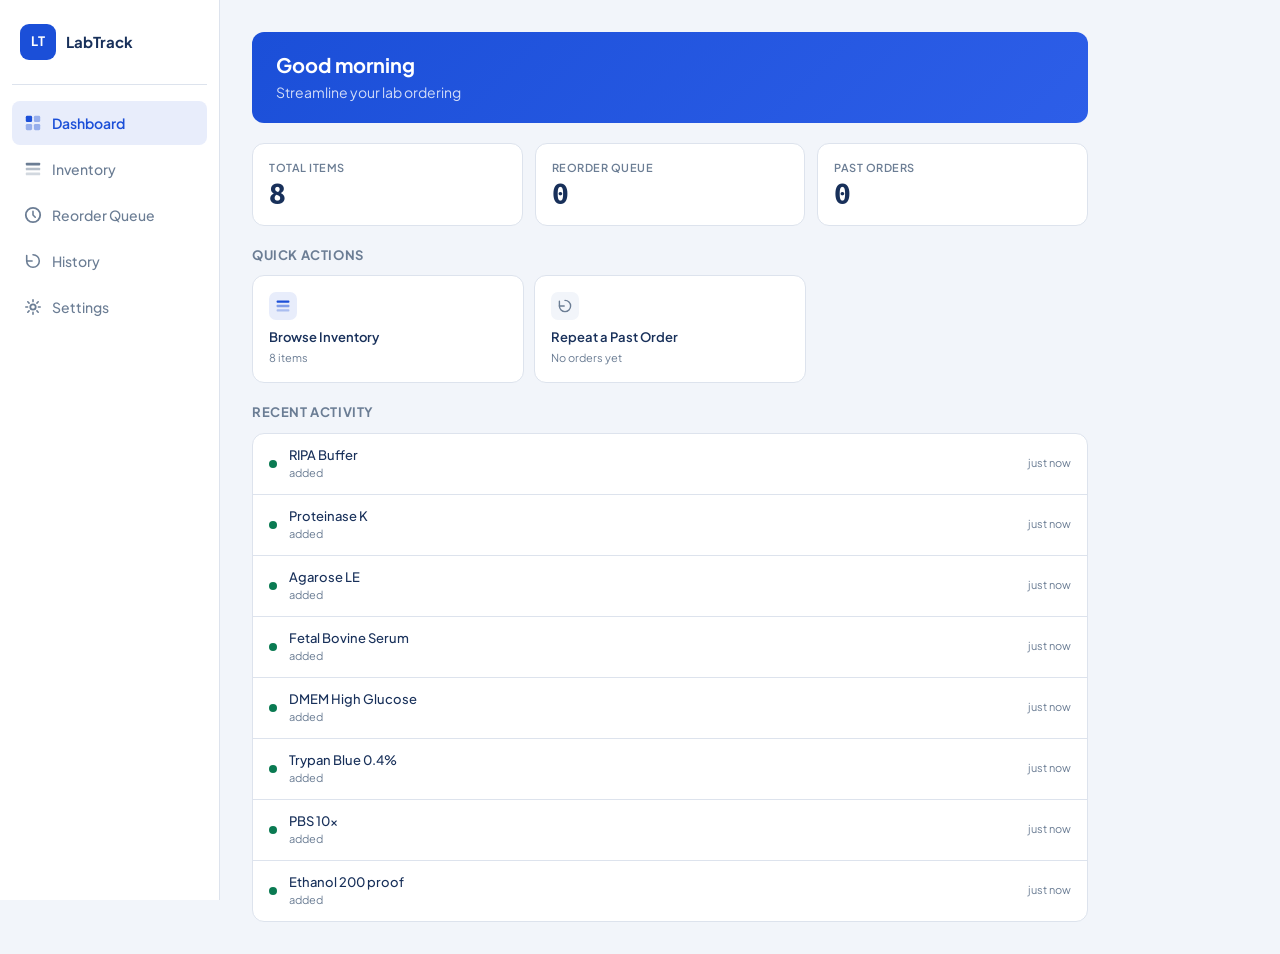
==== index.html @ 0cb7ce31 "Initial release" ====
<!DOCTYPE html>
<html lang="en">
  <head>
    <meta charset="UTF-8" />
    <meta name="viewport" content="width=device-width, initial-scale=1.0, viewport-fit=cover" />
    <title>LabTrack</title>
    <link rel="preconnect" href="https://fonts.googleapis.com" />
    <link rel="preconnect" href="https://fonts.gstatic.com" crossorigin />
    <link
      href="https://fonts.googleapis.com/css2?family=Plus+Jakarta+Sans:wght@400;500;600;700&family=Fira+Mono:wght@400;500&display=swap"
      rel="stylesheet"
    />
    <link rel="stylesheet" href="style.css" />
  </head>
  <body>

    <!-- ── Mobile top bar ───────────────────────────────────── -->
    <header class="topbar" id="topbar">
      <div class="topbar-brand">
        <span class="topbar-logo">LT</span>
        <span class="topbar-name" id="topbar-lab-name">LabTrack</span>
      </div>
      <button class="alert-badge" id="alert-badge" aria-label="Items needing reorder" hidden>
        <span class="alert-dot"></span>
        <span class="alert-count" id="alert-count">0</span>
      </button>
    </header>

    <!-- ── Desktop sidebar ──────────────────────────────────── -->
    <nav class="sidebar" id="sidebar" aria-label="Main navigation">
      <div class="sidebar-brand">
        <span class="sidebar-logo">LT</span>
        <div class="sidebar-brand-text">
          <span class="sidebar-title">LabTrack</span>
          <span class="sidebar-subtitle" id="sidebar-lab-name"></span>
        </div>
      </div>

      <ul class="sidebar-nav" id="sidebar-nav">
        <div class="sidebar-pill" id="sidebar-pill"></div>
        <li class="sidebar-item">
          <button class="sidebar-btn" data-page="dashboard">
            <svg class="nav-icon" viewBox="0 0 20 20" fill="none" aria-hidden="true">
              <rect x="2" y="2" width="7" height="7" rx="1.5" fill="currentColor"/>
              <rect x="11" y="2" width="7" height="7" rx="1.5" fill="currentColor" opacity=".4"/>
              <rect x="2" y="11" width="7" height="7" rx="1.5" fill="currentColor" opacity=".4"/>
              <rect x="11" y="11" width="7" height="7" rx="1.5" fill="currentColor" opacity=".4"/>
            </svg>
            Dashboard
          </button>
        </li>
        <li class="sidebar-item">
          <button class="sidebar-btn" data-page="inventory">
            <svg class="nav-icon" viewBox="0 0 20 20" fill="none" aria-hidden="true">
              <rect x="2" y="3" width="16" height="3" rx="1" fill="currentColor"/>
              <rect x="2" y="8.5" width="16" height="3" rx="1" fill="currentColor" opacity=".5"/>
              <rect x="2" y="14" width="16" height="3" rx="1" fill="currentColor" opacity=".3"/>
            </svg>
            Inventory
          </button>
        </li>
        <li class="sidebar-item">
          <button class="sidebar-btn" data-page="reorder">
            <svg class="nav-icon" viewBox="0 0 20 20" fill="none" aria-hidden="true">
              <circle cx="10" cy="10" r="8" stroke="currentColor" stroke-width="2"/>
              <path d="M10 6v4l2.5 2.5" stroke="currentColor" stroke-width="1.75" stroke-linecap="round"/>
            </svg>
            Reorder Queue
            <span class="sidebar-badge" id="sidebar-badge" hidden>0</span>
          </button>
        </li>
        <li class="sidebar-item">
          <button class="sidebar-btn" data-page="history">
            <svg class="nav-icon" viewBox="0 0 20 20" fill="none" aria-hidden="true">
              <path d="M3 10a7 7 0 1 0 7-7" stroke="currentColor" stroke-width="1.75" stroke-linecap="round"/>
              <path d="M3 4v6h6" stroke="currentColor" stroke-width="1.75" stroke-linecap="round" stroke-linejoin="round"/>
            </svg>
            History
          </button>
        </li>
        <li class="sidebar-item">
          <button class="sidebar-btn" data-page="settings">
            <svg class="nav-icon" viewBox="0 0 20 20" fill="none" aria-hidden="true">
              <circle cx="10" cy="10" r="3" stroke="currentColor" stroke-width="2"/>
              <path d="M10 2v2M10 16v2M2 10h2M16 10h2M4.22 4.22l1.42 1.42M14.36 14.36l1.42 1.42M4.22 15.78l1.42-1.42M14.36 5.64l1.42-1.42" stroke="currentColor" stroke-width="1.75" stroke-linecap="round"/>
            </svg>
            Settings
          </button>
        </li>
      </ul>
    </nav>

    <!-- ── Main content area ────────────────────────────────── -->
    <main class="main" id="main">
      <!-- Pages are rendered here by app.js -->
    </main>

    <!-- ── Mobile bottom tab bar ────────────────────────────── -->
    <nav class="tabbar" id="tabbar" aria-label="Tab navigation">
      <button class="tab-btn" data-page="dashboard" aria-label="Dashboard">
        <svg class="tab-icon" viewBox="0 0 20 20" fill="none" aria-hidden="true">
          <rect x="2" y="2" width="7" height="7" rx="1.5" fill="currentColor"/>
          <rect x="11" y="2" width="7" height="7" rx="1.5" fill="currentColor" opacity=".4"/>
          <rect x="2" y="11" width="7" height="7" rx="1.5" fill="currentColor" opacity=".4"/>
          <rect x="11" y="11" width="7" height="7" rx="1.5" fill="currentColor" opacity=".4"/>
        </svg>
        <span>Home</span>
      </button>
      <button class="tab-btn" data-page="inventory" aria-label="Inventory">
        <svg class="tab-icon" viewBox="0 0 20 20" fill="none" aria-hidden="true">
          <rect x="2" y="3" width="16" height="3" rx="1" fill="currentColor"/>
          <rect x="2" y="8.5" width="16" height="3" rx="1" fill="currentColor" opacity=".5"/>
          <rect x="2" y="14" width="16" height="3" rx="1" fill="currentColor" opacity=".3"/>
        </svg>
        <span>Inventory</span>
      </button>
      <button class="tab-btn" data-page="reorder" aria-label="Reorder Queue">
        <div class="tab-icon-wrap">
          <svg class="tab-icon" viewBox="0 0 20 20" fill="none" aria-hidden="true">
            <circle cx="10" cy="10" r="8" stroke="currentColor" stroke-width="2"/>
            <path d="M10 6v4l2.5 2.5" stroke="currentColor" stroke-width="1.75" stroke-linecap="round"/>
          </svg>
          <span class="tab-badge" id="tab-badge" hidden>0</span>
        </div>
        <span>Reorder</span>
      </button>
      <button class="tab-btn" data-page="history" aria-label="Order History">
        <svg class="tab-icon" viewBox="0 0 20 20" fill="none" aria-hidden="true">
          <path d="M3 10a7 7 0 1 0 7-7" stroke="currentColor" stroke-width="1.75" stroke-linecap="round"/>
          <path d="M3 4v6h6" stroke="currentColor" stroke-width="1.75" stroke-linecap="round" stroke-linejoin="round"/>
        </svg>
        <span>History</span>
      </button>
      <button class="tab-btn" data-page="settings" aria-label="Settings">
        <svg class="tab-icon" viewBox="0 0 20 20" fill="none" aria-hidden="true">
          <circle cx="10" cy="10" r="3" stroke="currentColor" stroke-width="2"/>
          <path d="M10 2v2M10 16v2M2 10h2M16 10h2M4.22 4.22l1.42 1.42M14.36 14.36l1.42 1.42M4.22 15.78l1.42-1.42M14.36 5.64l1.42-1.42" stroke="currentColor" stroke-width="1.75" stroke-linecap="round"/>
        </svg>
        <span>Settings</span>
      </button>
    </nav>

    <!-- ── Modal backdrop ────────────────────────────────────── -->
    <div class="modal-backdrop" id="modal-backdrop" hidden></div>

    <!-- ── Toast container ───────────────────────────────────── -->
    <div class="toast-container" id="toast-container" aria-live="polite"></div>

    <script src="storage.js"></script>
    <script src="email.js"></script>
    <script src="app.js"></script>
  </body>
</html>
---- style.css ----
/* ── Design tokens ─────────────────────────────────────────────────────── */

:root {
  --white:        #ffffff;
  --surface:      #f2f5fa;
  --blue:         #1b4fd8;
  --blue-light:   #e8edfb;
  --blue-mid:     #c3d0f5;
  --navy:         #18305a;
  --muted:        #6b7d94;
  --red:          #d63030;
  --red-light:    #fdeaea;
  --amber:        #c97b10;
  --amber-light:  #fef3e2;
  --green:        #0a7a52;
  --green-light:  #e6f4ef;
  --border:       #dde3ed;

  --radius-card:  12px;
  --radius-input: 8px;

  --font-ui:   "Plus Jakarta Sans", system-ui, sans-serif;
  --font-mono: "Fira Mono", ui-monospace, monospace;

  --sidebar-w: 220px;
  --topbar-h:  56px;
  --tabbar-h:  64px;
}

/* ── Reset ─────────────────────────────────────────────────────────────── */

*, *::before, *::after {
  box-sizing: border-box;
  margin: 0;
  padding: 0;
}

html {
  -webkit-text-size-adjust: 100%;
  scroll-behavior: smooth;
}

body {
  font-family: var(--font-ui);
  background: var(--surface);
  color: var(--navy);
  line-height: 1.5;
  min-height: 100dvh;
  overflow-x: hidden;
}

button {
  font-family: inherit;
  cursor: pointer;
  border: none;
  background: none;
}

input, select, textarea {
  font-family: inherit;
  font-size: 16px; /* prevents iOS zoom on focus */
}

ul {
  list-style: none;
}

svg {
  display: block;
  flex-shrink: 0;
}

/* ── Typography helpers ─────────────────────────────────────────────────── */

.mono {
  font-family: var(--font-mono);
}

.text-muted  { color: var(--muted); }
.text-navy   { color: var(--navy); }
.text-red    { color: var(--red); }
.text-amber  { color: var(--amber); }
.text-green  { color: var(--green); }
.text-blue   { color: var(--blue); }

/* ── Mobile layout: top bar ────────────────────────────────────────────── */

.topbar {
  position: fixed;
  top: 0;
  left: 0;
  right: 0;
  height: var(--topbar-h);
  background: var(--white);
  border-bottom: 1px solid var(--border);
  display: flex;
  align-items: center;
  justify-content: space-between;
  padding: 0 16px;
  padding-top: env(safe-area-inset-top);
  z-index: 100;
}

.topbar-brand {
  display: flex;
  align-items: center;
  gap: 10px;
}

.topbar-logo {
  width: 32px;
  height: 32px;
  background: var(--blue);
  color: var(--white);
  border-radius: 8px;
  display: flex;
  align-items: center;
  justify-content: center;
  font-size: 12px;
  font-weight: 700;
  letter-spacing: 0.5px;
  flex-shrink: 0;
}

.topbar-name {
  font-size: 16px;
  font-weight: 700;
  color: var(--navy);
}

.alert-badge {
  display: flex;
  align-items: center;
  gap: 5px;
  background: var(--red-light);
  color: var(--red);
  border-radius: 20px;
  padding: 4px 10px 4px 8px;
  font-size: 13px;
  font-weight: 600;
  cursor: pointer;
}

.alert-dot {
  width: 7px;
  height: 7px;
  border-radius: 50%;
  background: var(--red);
  flex-shrink: 0;
}

/* ── Desktop layout: sidebar ───────────────────────────────────────────── */

.sidebar {
  display: none;
  position: fixed;
  top: 0;
  left: 0;
  bottom: 0;
  width: var(--sidebar-w);
  background: var(--white);
  border-right: 1px solid var(--border);
  flex-direction: column;
  padding: 24px 12px;
  padding-top: max(24px, env(safe-area-inset-top));
  z-index: 100;
  overflow-y: auto;
}

.sidebar-brand {
  display: flex;
  align-items: center;
  gap: 10px;
  padding: 0 8px 24px;
  border-bottom: 1px solid var(--border);
  margin-bottom: 16px;
}

.sidebar-logo {
  width: 36px;
  height: 36px;
  background: var(--blue);
  color: var(--white);
  border-radius: 9px;
  display: flex;
  align-items: center;
  justify-content: center;
  font-size: 13px;
  font-weight: 700;
  letter-spacing: 0.5px;
  flex-shrink: 0;
}

.sidebar-brand-text {
  display: flex;
  flex-direction: column;
}

.sidebar-title {
  font-size: 15px;
  font-weight: 700;
  color: var(--navy);
  line-height: 1.2;
}

.sidebar-subtitle {
  font-size: 11px;
  color: var(--muted);
  line-height: 1.3;
  margin-top: 1px;
  white-space: nowrap;
  overflow: hidden;
  text-overflow: ellipsis;
  max-width: 130px;
}

.sidebar-nav {
  position: relative;
  display: flex;
  flex-direction: column;
  gap: 2px;
}

.sidebar-pill {
  position: absolute;
  left: 0;
  width: 100%;
  background: var(--blue-light);
  border-radius: var(--radius-input);
  pointer-events: none;
  transition: top 0.22s cubic-bezier(0.4, 0, 0.2, 1),
              height 0.22s cubic-bezier(0.4, 0, 0.2, 1);
  z-index: 0;
}

.sidebar-item {
  position: relative;
  z-index: 1;
}

.sidebar-btn {
  width: 100%;
  display: flex;
  align-items: center;
  gap: 10px;
  padding: 10px 12px;
  min-height: 44px;
  border-radius: var(--radius-input);
  font-size: 14px;
  font-weight: 500;
  color: var(--muted);
  text-align: left;
  transition: color 0.15s;
  position: relative;
}

.sidebar-btn.active {
  color: var(--blue);
  font-weight: 600;
}

.sidebar-btn:hover:not(.active) {
  color: var(--navy);
}

.nav-icon {
  width: 18px;
  height: 18px;
  flex-shrink: 0;
}

.sidebar-badge {
  margin-left: auto;
  background: var(--red);
  color: var(--white);
  border-radius: 10px;
  padding: 1px 7px;
  font-size: 11px;
  font-weight: 700;
}

/* ── Main content ──────────────────────────────────────────────────────── */

.main {
  padding-top: calc(var(--topbar-h) + env(safe-area-inset-top));
  padding-bottom: calc(var(--tabbar-h) + env(safe-area-inset-bottom) + 16px);
  min-height: 100dvh;
}

/* ── Mobile bottom tab bar ─────────────────────────────────────────────── */

.tabbar {
  position: fixed;
  bottom: 0;
  left: 0;
  right: 0;
  height: calc(var(--tabbar-h) + env(safe-area-inset-bottom));
  padding-bottom: env(safe-area-inset-bottom);
  background: var(--white);
  border-top: 1px solid var(--border);
  display: flex;
  align-items: stretch;
  z-index: 100;
}

.tab-btn {
  flex: 1;
  display: flex;
  flex-direction: column;
  align-items: center;
  justify-content: center;
  gap: 3px;
  color: var(--muted);
  font-size: 10px;
  font-weight: 500;
  padding: 8px 4px;
  transition: color 0.15s;
}

.tab-btn.active {
  color: var(--blue);
}

.tab-icon {
  width: 22px;
  height: 22px;
}

.tab-icon-wrap {
  position: relative;
  display: flex;
  align-items: center;
  justify-content: center;
}

.tab-badge {
  position: absolute;
  top: -4px;
  right: -8px;
  background: var(--red);
  color: var(--white);
  border-radius: 10px;
  padding: 1px 5px;
  font-size: 10px;
  font-weight: 700;
  min-width: 16px;
  text-align: center;
}

/* ── Desktop overrides ─────────────────────────────────────────────────── */

@media (min-width: 768px) {
  .topbar { display: none; }
  .tabbar  { display: none; }

  .sidebar {
    display: flex;
  }

  .main {
    margin-left: var(--sidebar-w);
    padding-top: 0;
    padding-bottom: 0;
  }
}

/* ── Page container ────────────────────────────────────────────────────── */

.page {
  padding: 20px 16px;
  max-width: 900px;
}

@media (min-width: 768px) {
  .page {
    padding: 32px 32px;
  }
}

/* ── Dashboard ─────────────────────────────────────────────────────────── */

.greeting-bar {
  background: linear-gradient(135deg, var(--blue) 0%, #2d5ee8 100%);
  color: var(--white);
  border-radius: var(--radius-card);
  padding: 20px 24px;
  margin-bottom: 20px;
}

.greeting-bar h1 {
  font-size: 20px;
  font-weight: 700;
  line-height: 1.3;
}

.greeting-bar p {
  font-size: 14px;
  opacity: 0.8;
  margin-top: 4px;
}

.stat-grid {
  display: grid;
  grid-template-columns: repeat(3, 1fr);
  gap: 12px;
  margin-bottom: 20px;
}

.stat-card {
  background: var(--white);
  border-radius: var(--radius-card);
  border: 1px solid var(--border);
  padding: 16px;
  display: flex;
  flex-direction: column;
  gap: 4px;
}

.stat-label {
  font-size: 11px;
  font-weight: 600;
  color: var(--muted);
  text-transform: uppercase;
  letter-spacing: 0.5px;
}

.stat-value {
  font-size: 28px;
  font-weight: 700;
  font-family: var(--font-mono);
  color: var(--navy);
  line-height: 1;
}

.stat-value.red   { color: var(--red); }
.stat-value.green { color: var(--green); }

.stat-sub {
  font-size: 11px;
  color: var(--muted);
}

.section-heading {
  font-size: 13px;
  font-weight: 700;
  color: var(--muted);
  text-transform: uppercase;
  letter-spacing: 0.6px;
  margin-bottom: 10px;
}

.module-grid {
  display: grid;
  grid-template-columns: repeat(2, 1fr);
  gap: 10px;
  margin-bottom: 20px;
}

@media (min-width: 480px) {
  .module-grid {
    grid-template-columns: repeat(3, 1fr);
  }
}

.module-card {
  background: var(--white);
  border: 1px solid var(--border);
  border-radius: var(--radius-card);
  padding: 16px;
  cursor: pointer;
  transition: border-color 0.15s, box-shadow 0.15s;
}

.module-card:hover {
  border-color: var(--blue-mid);
  box-shadow: 0 2px 8px rgba(27, 79, 216, 0.08);
}

.module-card.module-coming-soon {
  border-style: dashed;
  border-color: var(--border);
  cursor: default;
  display: flex;
  align-items: center;
  justify-content: center;
  min-height: 80px;
}

.module-card.module-coming-soon:hover {
  border-color: var(--border);
  box-shadow: none;
}

.module-coming-soon-text {
  font-size: 12px;
  color: var(--muted);
  text-align: center;
  line-height: 1.4;
}

.module-name {
  font-size: 13px;
  font-weight: 600;
  color: var(--navy);
  margin-top: 8px;
}

.module-desc {
  font-size: 11px;
  color: var(--muted);
  margin-top: 2px;
}

.module-icon {
  width: 28px;
  height: 28px;
  border-radius: 7px;
  display: flex;
  align-items: center;
  justify-content: center;
  font-size: 15px;
}

.module-icon.blue   { background: var(--blue-light); color: var(--blue); }
.module-icon.red    { background: var(--red-light);  color: var(--red); }
.module-icon.green  { background: var(--green-light); color: var(--green); }
.module-icon.muted  { background: var(--surface);    color: var(--muted); }

.activity-list {
  display: flex;
  flex-direction: column;
  gap: 0;
  background: var(--white);
  border: 1px solid var(--border);
  border-radius: var(--radius-card);
  overflow: hidden;
}

.activity-item {
  display: flex;
  align-items: center;
  gap: 12px;
  padding: 12px 16px;
  border-bottom: 1px solid var(--border);
}

.activity-item:last-child {
  border-bottom: none;
}

.activity-dot {
  width: 8px;
  height: 8px;
  border-radius: 50%;
  flex-shrink: 0;
}

.activity-dot.added      { background: var(--green); }
.activity-dot.updated    { background: var(--blue); }
.activity-dot.deleted    { background: var(--red); }
.activity-dot.reordered  { background: var(--amber); }
.activity-dot.order_sent { background: var(--blue); }

.activity-text {
  font-size: 13px;
  color: var(--navy);
  flex: 1;
  min-width: 0;
}

.activity-name {
  font-weight: 500;
  white-space: nowrap;
  overflow: hidden;
  text-overflow: ellipsis;
}

.activity-time {
  font-size: 11px;
  color: var(--muted);
  white-space: nowrap;
  margin-left: auto;
}

.empty-state {
  text-align: center;
  padding: 40px 20px;
  color: var(--muted);
  font-size: 14px;
}

/* ── Inventory page ────────────────────────────────────────────────────── */

.toolbar {
  display: flex;
  gap: 10px;
  margin-bottom: 16px;
}

.search-wrap {
  flex: 1;
  position: relative;
}

.search-wrap svg {
  position: absolute;
  left: 12px;
  top: 50%;
  transform: translateY(-50%);
  width: 16px;
  height: 16px;
  color: var(--muted);
  pointer-events: none;
}

.search-input {
  width: 100%;
  padding: 10px 12px 10px 36px;
  min-height: 44px;
  border: 1px solid var(--border);
  border-radius: var(--radius-input);
  font-size: 16px;
  background: var(--white);
  color: var(--navy);
  outline: none;
  transition: border-color 0.15s;
}

.search-input:focus {
  border-color: var(--blue);
}

.search-input::placeholder {
  color: var(--muted);
}

.btn {
  display: inline-flex;
  align-items: center;
  justify-content: center;
  gap: 6px;
  padding: 10px 16px;
  min-height: 44px;
  border-radius: var(--radius-input);
  font-size: 14px;
  font-weight: 600;
  cursor: pointer;
  transition: background 0.15s, color 0.15s, border-color 0.15s;
  white-space: nowrap;
  border: 1px solid transparent;
  text-decoration: none;
}

.btn-primary {
  background: var(--blue);
  color: var(--white);
}

.btn-primary:hover {
  background: #1641b8;
}

.btn-secondary {
  background: var(--white);
  color: var(--navy);
  border-color: var(--border);
}

.btn-secondary:hover {
  border-color: var(--blue-mid);
  color: var(--blue);
}

.btn-danger {
  background: var(--red-light);
  color: var(--red);
  border-color: transparent;
}

.btn-danger:hover {
  background: #f8d0d0;
}

.btn-ghost {
  background: transparent;
  color: var(--muted);
  border-color: transparent;
  padding: 8px 10px;
}

.btn-ghost:hover {
  color: var(--navy);
  background: var(--surface);
}

.btn-sm {
  padding: 6px 12px;
  font-size: 13px;
}

.btn-icon {
  padding: 8px;
  border-radius: var(--radius-input);
}

/* Item cards (mobile) */
.item-cards {
  display: flex;
  flex-direction: column;
  gap: 10px;
}

.item-card {
  background: var(--white);
  border: 1px solid var(--border);
  border-radius: var(--radius-card);
  padding: 14px 16px;
}

.item-card.flagged {
  border-left: 3px solid var(--red);
}

.item-card-header {
  display: flex;
  align-items: flex-start;
  justify-content: space-between;
  gap: 8px;
  margin-bottom: 8px;
}

.item-card-name {
  font-size: 15px;
  font-weight: 600;
  color: var(--navy);
  line-height: 1.3;
}

.item-card-cat {
  font-size: 11px;
  color: var(--muted);
  margin-top: 2px;
}

.item-card-actions {
  display: flex;
  gap: 4px;
  flex-shrink: 0;
}

.qty-row {
  display: flex;
  align-items: center;
  gap: 8px;
  margin-bottom: 8px;
}

.qty-value {
  font-family: var(--font-mono);
  font-size: 16px;
  font-weight: 500;
  color: var(--navy);
}

.qty-unit {
  font-size: 13px;
  color: var(--muted);
}

.qty-threshold {
  font-size: 11px;
  color: var(--muted);
  margin-left: auto;
  font-family: var(--font-mono);
}

.qty-bar-wrap {
  height: 5px;
  background: var(--surface);
  border-radius: 3px;
  overflow: hidden;
}

.qty-bar {
  height: 100%;
  border-radius: 3px;
  transition: width 0.3s;
}

.qty-bar.red   { background: var(--red); }
.qty-bar.amber { background: var(--amber); }
.qty-bar.green { background: var(--green); }

.chip {
  display: inline-flex;
  align-items: center;
  padding: 2px 8px;
  border-radius: 20px;
  font-size: 11px;
  font-weight: 600;
}

.chip-red   { background: var(--red-light);   color: var(--red); }
.chip-amber { background: var(--amber-light);  color: var(--amber); }
.chip-green { background: var(--green-light);  color: var(--green); }
.chip-blue  { background: var(--blue-light);   color: var(--blue); }
.chip-muted { background: var(--surface);      color: var(--muted); }

/* Item table (desktop) */
.item-table-wrap {
  background: var(--white);
  border: 1px solid var(--border);
  border-radius: var(--radius-card);
  overflow: hidden;
  overflow-x: auto;
}

.item-table {
  width: 100%;
  border-collapse: collapse;
  font-size: 13px;
}

.item-table th {
  text-align: left;
  padding: 10px 14px;
  font-size: 11px;
  font-weight: 700;
  color: var(--muted);
  text-transform: uppercase;
  letter-spacing: 0.5px;
  background: var(--surface);
  border-bottom: 1px solid var(--border);
  white-space: nowrap;
}

.item-table td {
  padding: 12px 14px;
  border-bottom: 1px solid var(--border);
  vertical-align: middle;
}

.item-table tr:last-child td {
  border-bottom: none;
}

.item-table tr:hover td {
  background: var(--surface);
}

.item-table tr.flagged td {
  background: rgba(220, 38, 38, 0.03);
}

.item-table tr.flagged td:first-child {
  box-shadow: inset 3px 0 0 0 var(--red);
}

.table-name {
  font-weight: 600;
  color: var(--navy);
}

.table-mono {
  font-family: var(--font-mono);
  font-size: 13px;
}

.table-actions {
  display: flex;
  gap: 4px;
  justify-content: flex-end;
}

/* ── Reorder page ──────────────────────────────────────────────────────── */

.info-bar {
  display: flex;
  align-items: center;
  gap: 10px;
  background: var(--red-light);
  color: var(--red);
  border-radius: var(--radius-input);
  padding: 12px 16px;
  font-size: 14px;
  font-weight: 600;
  margin-bottom: 16px;
}

.info-bar svg {
  width: 18px;
  height: 18px;
  flex-shrink: 0;
}

.reorder-list {
  display: flex;
  flex-direction: column;
  gap: 0;
  background: var(--white);
  border: 1px solid var(--border);
  border-radius: var(--radius-card);
  overflow: hidden;
  margin-bottom: 100px;
}

.reorder-item {
  display: flex;
  align-items: center;
  gap: 12px;
  padding: 14px 16px;
  min-height: 60px;
  border-bottom: 1px solid var(--border);
  cursor: pointer;
  transition: background 0.12s;
}

.reorder-item:last-child {
  border-bottom: none;
}

.reorder-item:hover {
  background: var(--surface);
}

.reorder-item input[type="checkbox"] {
  width: 18px;
  height: 18px;
  accent-color: var(--blue);
  cursor: pointer;
  flex-shrink: 0;
}

.reorder-item-info {
  flex: 1;
  min-width: 0;
}

.reorder-item-name {
  font-size: 14px;
  font-weight: 600;
  color: var(--navy);
}

.reorder-item-sub {
  font-size: 12px;
  color: var(--muted);
  margin-top: 2px;
  font-family: var(--font-mono);
}

.reorder-submit-bar {
  position: fixed;
  bottom: calc(var(--tabbar-h) + env(safe-area-inset-bottom));
  left: 0;
  right: 0;
  background: var(--white);
  border-top: 1px solid var(--border);
  padding: 12px 16px;
  display: flex;
  align-items: center;
  justify-content: space-between;
  gap: 12px;
  z-index: 90;
}

.reorder-selected-count {
  font-size: 13px;
  color: var(--muted);
  font-weight: 500;
}

@media (min-width: 768px) {
  .reorder-submit-bar {
    bottom: 0;
    left: var(--sidebar-w);
    padding: 14px 32px;
  }
}

/* ── Settings page ─────────────────────────────────────────────────────── */

.settings-section {
  background: var(--white);
  border: 1px solid var(--border);
  border-radius: var(--radius-card);
  padding: 20px;
  margin-bottom: 16px;
}

.settings-section-title {
  font-size: 13px;
  font-weight: 700;
  color: var(--muted);
  text-transform: uppercase;
  letter-spacing: 0.6px;
  margin-bottom: 16px;
}

.form-group {
  display: flex;
  flex-direction: column;
  gap: 5px;
  margin-bottom: 14px;
}

.form-group:last-child {
  margin-bottom: 0;
}

.form-label {
  font-size: 13px;
  font-weight: 600;
  color: var(--navy);
}

.form-hint {
  font-size: 11px;
  color: var(--muted);
}

.form-input {
  padding: 9px 12px;
  min-height: 44px;
  border: 1px solid var(--border);
  border-radius: var(--radius-input);
  font-size: 16px;
  color: var(--navy);
  background: var(--white);
  outline: none;
  transition: border-color 0.15s;
  width: 100%;
}

.form-input:focus {
  border-color: var(--blue);
}

.form-input::placeholder {
  color: var(--muted);
}

.form-input.mono {
  font-family: var(--font-mono);
  font-size: 13px;
}

.toggle-row {
  display: flex;
  align-items: center;
  justify-content: space-between;
  gap: 12px;
  padding: 4px 0;
}

.toggle-label {
  font-size: 14px;
  font-weight: 500;
  color: var(--navy);
}

.toggle-sub {
  font-size: 12px;
  color: var(--muted);
  margin-top: 1px;
}

.toggle {
  position: relative;
  width: 40px;
  height: 24px;
  flex-shrink: 0;
}

.toggle input {
  opacity: 0;
  width: 0;
  height: 0;
  position: absolute;
}

.toggle-track {
  position: absolute;
  inset: 0;
  background: var(--border);
  border-radius: 12px;
  transition: background 0.2s;
  cursor: pointer;
}

.toggle input:checked + .toggle-track {
  background: var(--blue);
}

.toggle-thumb {
  position: absolute;
  top: 3px;
  left: 3px;
  width: 18px;
  height: 18px;
  background: var(--white);
  border-radius: 50%;
  box-shadow: 0 1px 3px rgba(0,0,0,0.2);
  transition: transform 0.2s;
  pointer-events: none;
}

.toggle input:checked ~ .toggle-thumb {
  transform: translateX(16px);
}

/* ── Modal ─────────────────────────────────────────────────────────────── */

.modal-backdrop {
  position: fixed;
  inset: 0;
  background: rgba(24, 48, 90, 0.4);
  z-index: 200;
  backdrop-filter: blur(2px);
}

.modal {
  position: fixed;
  z-index: 210;
  background: var(--white);
  border-radius: var(--radius-card) var(--radius-card) 0 0;
  bottom: 0;
  left: 0;
  right: 0;
  max-height: 90dvh;
  overflow-y: auto;
  padding: 20px 20px calc(20px + env(safe-area-inset-bottom));
  animation: slide-up 0.25s cubic-bezier(0.4, 0, 0.2, 1);
}

@keyframes slide-up {
  from { transform: translateY(20px); opacity: 0; }
  to   { transform: translateY(0);    opacity: 1; }
}

@media (min-width: 768px) {
  .modal {
    border-radius: var(--radius-card);
    bottom: auto;
    left: 50%;
    top: 50%;
    transform: translate(-50%, -50%);
    width: 100%;
    max-width: 520px;
    max-height: 85dvh;
    animation: fade-in 0.2s ease;
    padding: 28px;
  }
}

@keyframes fade-in {
  from { opacity: 0; transform: translate(-50%, calc(-50% + 10px)); }
  to   { opacity: 1; transform: translate(-50%, -50%); }
}

.modal-header {
  display: flex;
  align-items: center;
  justify-content: space-between;
  margin-bottom: 20px;
}

.modal-title {
  font-size: 17px;
  font-weight: 700;
  color: var(--navy);
}

.modal-close {
  width: 44px;
  height: 44px;
  border-radius: 8px;
  display: flex;
  align-items: center;
  justify-content: center;
  color: var(--muted);
  background: var(--surface);
  transition: background 0.15s;
  flex-shrink: 0;
}

.modal-close:hover {
  background: var(--border);
}

.modal-footer {
  display: flex;
  justify-content: flex-end;
  gap: 10px;
  margin-top: 20px;
  padding-top: 16px;
  border-top: 1px solid var(--border);
}

/* Email preview */
.email-preview {
  background: var(--surface);
  border: 1px solid var(--border);
  border-radius: var(--radius-input);
  padding: 14px 16px;
  font-size: 13px;
  line-height: 1.6;
  color: var(--navy);
  margin-bottom: 4px;
  white-space: pre-wrap;
  font-family: var(--font-mono);
  max-height: 280px;
  overflow-y: auto;
}

/* ── Toast ─────────────────────────────────────────────────────────────── */

.toast-container {
  position: fixed;
  bottom: calc(var(--tabbar-h) + env(safe-area-inset-bottom) + 12px);
  left: 50%;
  transform: translateX(-50%);
  z-index: 300;
  display: flex;
  flex-direction: column-reverse;
  gap: 8px;
  pointer-events: none;
  align-items: center;
}

@media (min-width: 768px) {
  .toast-container {
    bottom: 20px;
    left: calc(var(--sidebar-w) + 50%);
    transform: translateX(-50%);
  }
}

.toast {
  padding: 10px 18px;
  border-radius: 20px;
  font-size: 13px;
  font-weight: 600;
  color: var(--white);
  pointer-events: auto;
  animation: toast-in 0.2s ease;
  white-space: nowrap;
  max-width: min(90vw, 360px);
}

.toast.success { background: var(--green); }
.toast.error   { background: var(--red); }
.toast.info    { background: var(--navy); }

@keyframes toast-in {
  from { transform: translateY(8px); opacity: 0; }
  to   { transform: translateY(0);   opacity: 1; }
}

/* ── Page heading row ──────────────────────────────────────────────────── */

.page-heading {
  display: flex;
  align-items: center;
  justify-content: space-between;
  margin-bottom: 16px;
  gap: 12px;
}

.page-title {
  font-size: 22px;
  font-weight: 700;
  color: var(--navy);
}

/* ── Utility ───────────────────────────────────────────────────────────── */

.hidden {
  display: none !important;
}

.divider {
  height: 1px;
  background: var(--border);
  margin: 16px 0;
}

.no-items-msg {
  text-align: center;
  padding: 48px 20px;
  color: var(--muted);
  font-size: 14px;
  background: var(--white);
  border: 1px solid var(--border);
  border-radius: var(--radius-card);
}

.no-items-msg strong {
  display: block;
  color: var(--navy);
  font-size: 15px;
  margin-bottom: 4px;
}

/* ── Mobile overflow guards ────────────────────────────────────────────── */

.page {
  overflow-x: hidden;
}

.item-card-name,
.reorder-item-name,
.table-name,
.activity-name {
  overflow-wrap: break-word;
  word-break: break-word;
}

.item-cards,
.item-table-wrap,
.reorder-list,
.activity-list,
.module-grid,
.stat-grid {
  max-width: 100%;
}

/* ── Import section ────────────────────────────────────────────────────── */

.import-drop-zone {
  border: 2px dashed var(--blue-mid);
  border-radius: var(--radius-card);
  background: var(--blue-light);
  padding: 32px 20px;
  text-align: center;
  cursor: pointer;
  transition: border-color 0.15s, background 0.15s;
  display: flex;
  flex-direction: column;
  align-items: center;
}

.import-drop-zone:hover,
.import-drop-zone.drag-over {
  border-color: var(--blue);
  background: #dde6f9;
}

.import-drop-label {
  font-size: 14px;
  font-weight: 600;
  color: var(--blue);
  margin-bottom: 4px;
}

.import-drop-hint {
  font-size: 12px;
  color: var(--muted);
}

.mapping-row {
  display: flex;
  align-items: center;
  gap: 12px;
  padding: 8px 0;
  border-bottom: 1px solid var(--border);
}

.mapping-row:last-of-type {
  border-bottom: none;
}

.mapping-col-name {
  flex: 1;
  font-size: 13px;
  font-weight: 600;
  color: var(--navy);
  font-family: var(--font-mono);
  min-width: 0;
  overflow: hidden;
  text-overflow: ellipsis;
  white-space: nowrap;
}

.mapping-row select {
  flex: 1;
  min-width: 0;
}

.import-summary-box {
  background: var(--green-light);
  border: 1px solid #b3ddd0;
  border-radius: var(--radius-input);
  padding: 16px;
  text-align: center;
  margin-bottom: 16px;
  font-size: 13px;
  color: var(--green);
  font-weight: 500;
}

.import-summary-count {
  font-size: 36px;
  font-weight: 700;
  font-family: var(--font-mono);
  line-height: 1;
  margin-bottom: 4px;
}

.import-preview-row {
  display: flex;
  align-items: center;
  gap: 8px;
  padding: 5px 10px;
  background: var(--surface);
  border-radius: 6px;
  margin-bottom: 4px;
}

.import-preview-name {
  font-size: 13px;
  font-weight: 600;
  color: var(--navy);
  flex: 1;
  min-width: 0;
  overflow: hidden;
  text-overflow: ellipsis;
  white-space: nowrap;
}

.import-preview-cat {
  font-size: 11px;
  color: var(--muted);
  white-space: nowrap;
}

.import-mode-group {
  display: flex;
  flex-direction: column;
  gap: 8px;
  margin-bottom: 4px;
}

.import-mode-label {
  display: flex;
  align-items: center;
  gap: 10px;
  font-size: 14px;
  color: var(--navy);
  cursor: pointer;
  padding: 10px 12px;
  border: 1px solid var(--border);
  border-radius: var(--radius-input);
  transition: border-color 0.15s;
}

.import-mode-label:has(input:checked) {
  border-color: var(--blue);
  background: var(--blue-light);
  color: var(--blue);
}

.import-mode-label input[type="radio"] {
  accent-color: var(--blue);
  width: 16px;
  height: 16px;
  flex-shrink: 0;
}

/* ── Push bar ──────────────────────────────────────────────────────────────── */
.push-bar {
  position: fixed;
  bottom: calc(var(--tabbar-h) + env(safe-area-inset-bottom));
  left: 0; right: 0;
  background: var(--white);
  border-top: 1px solid var(--border);
  padding: 12px 16px;
  display: flex; align-items: center;
  justify-content: space-between; gap: 12px;
  z-index: 90;
}
.push-bar-label { font-size: 13px; color: var(--muted); font-weight: 500; }
@media (min-width: 768px) {
  .push-bar { bottom: 0; left: var(--sidebar-w); padding: 14px 32px; }
}

/* ── Inventory cards ───────────────────────────────────────────────────────── */
.inv-card-list { display: flex; flex-direction: column; gap: 8px; }
.inv-card {
  display: flex; flex-direction: column;
  background: var(--white); border: 1px solid var(--border);
  border-radius: var(--radius-card); padding: 14px 16px;
  transition: border-color 0.12s, background 0.12s;
  -webkit-tap-highlight-color: transparent; user-select: none;
}
.inv-card:hover { border-color: var(--blue-mid); }
.inv-card.selected { background: var(--blue-light); border-color: var(--blue); }
.inv-card-sel {
  width: 24px; height: 24px; border-radius: 50%;
  border: 2px solid var(--border);
  display: flex; align-items: center; justify-content: center;
  flex-shrink: 0; margin-top: 2px; color: transparent;
  transition: background 0.12s, border-color 0.12s;
}
.inv-card.selected .inv-card-sel { background: var(--blue); border-color: var(--blue); color: var(--white); }
.inv-card-sel svg { width: 14px; height: 14px; }
.inv-card-body { flex: 1; min-width: 0; }
.inv-card-name {
  font-size: 15px; font-weight: 600; color: var(--navy);
  white-space: nowrap; overflow: hidden; text-overflow: ellipsis;
  transition: color 0.12s;
}
.inv-card.selected .inv-card-name { color: var(--blue); }
.inv-card-sub {
  font-size: 12px; color: var(--muted); margin-top: 2px;
  white-space: nowrap; overflow: hidden; text-overflow: ellipsis;
}
.inv-card.selected .inv-card-sub { color: #5a7cc8; }
.inv-card-qty { font-size: 13px; font-family: var(--font-mono); color: var(--navy); margin-top: 4px; }
.inv-card.selected .inv-card-qty { color: var(--blue); }
.inv-card-actions { display: flex; gap: 4px; margin-top: 10px; }
.inv-card-status { flex-shrink: 0; display: flex; align-items: center; padding-top: 4px; }

/* ── Status dots ──────────────────────────────────────────────────────────── */
.status-dot { width: 10px; height: 10px; border-radius: 50%; flex-shrink: 0; }
.dot-red   { background: var(--red);   }
.dot-amber { background: var(--amber); }
.dot-green { background: var(--green); }
.dot-muted { background: var(--border); }

/* ── Reorder queue items ─────────────────────────────────────────────────── */
.reorder-queue-list { display: flex; flex-direction: column; gap: 8px; }
.reorder-queue-item {
  display: flex; align-items: center; gap: 12px;
  background: var(--white); border: 1px solid var(--border);
  border-radius: var(--radius-card); padding: 14px 16px;
}
.reorder-queue-info { flex: 1; min-width: 0; }
.reorder-queue-name { font-size: 15px; font-weight: 600; color: var(--navy); white-space: nowrap; overflow: hidden; text-overflow: ellipsis; }
.reorder-queue-sub { font-size: 12px; color: var(--muted); margin-top: 2px; white-space: nowrap; overflow: hidden; text-overflow: ellipsis; }
.reorder-queue-qty { font-size: 12px; font-family: var(--font-mono); color: var(--muted); margin-top: 4px; }
.reorder-queue-remove {
  width: 32px; height: 32px; border-radius: 50%;
  border: 1px solid var(--border); background: var(--surface);
  color: var(--muted); cursor: pointer;
  display: flex; align-items: center; justify-content: center; flex-shrink: 0;
  transition: background 0.12s, color 0.12s;
}
.reorder-queue-remove:hover { background: var(--red-light); color: var(--red); border-color: transparent; }

/* ── Order history ───────────────────────────────────────────────────────── */
.history-list { display: flex; flex-direction: column; gap: 10px; }
.history-card {
  background: var(--white); border: 1px solid var(--border);
  border-radius: var(--radius-card); padding: 16px;
  cursor: pointer; transition: border-color 0.15s, box-shadow 0.15s;
}
.history-card:hover { border-color: var(--blue-mid); box-shadow: 0 2px 8px rgba(27,79,216,0.08); }
.history-card-date { font-size: 11px; font-weight: 700; color: var(--muted); text-transform: uppercase; letter-spacing: 0.5px; margin-bottom: 4px; }
.history-card-count { font-size: 18px; font-weight: 700; color: var(--navy); font-family: var(--font-mono); margin-bottom: 4px; }
.history-card-preview { font-size: 13px; color: var(--muted); white-space: nowrap; overflow: hidden; text-overflow: ellipsis; }

/* ── Delete mode inventory ─────────────────────────────────────────────────── */
.inv-delete-btn { color: var(--red); }
.inv-delete-btn:hover { color: var(--red); background: var(--red-light); }

.delete-mode-label {
  font-size: 12px; font-weight: 700; color: var(--red);
  text-transform: uppercase; letter-spacing: 0.5px;
  white-space: nowrap;
}

.inv-card.inv-delete-mode .inv-card-sel { border-color: #f0aaaa; }

.inv-card.selected-delete { background: var(--red-light); border-color: var(--red); }
.inv-card.selected-delete .inv-card-name { color: var(--red); }
.inv-card.selected-delete .inv-card-sub  { color: #c06060; }
.inv-card.selected-delete .inv-card-qty  { color: var(--red); }
.inv-card.selected-delete .inv-card-sel  { background: var(--red); border-color: var(--red); color: var(--white); }

.push-bar.push-bar-danger { border-top-color: #f8d0d0; }

/* ── Solid danger button ──────────────────────────────────────────────────── */
.btn-danger-solid {
  background: var(--red);
  color: #fff;
  border: 1px solid var(--red);
}
.btn-danger-solid:hover { background: #b82020; border-color: #b82020; }

/* ── Delete confirmation sheet ───────────────────────────────────────────── */
.confirm-sheet-backdrop {
  position: fixed; inset: 0;
  background: rgba(0,0,0,0.45);
  z-index: 300;
  display: flex; align-items: flex-end;
}
.confirm-sheet {
  background: var(--white);
  border-radius: 20px 20px 0 0;
  padding: 12px 20px calc(32px + env(safe-area-inset-bottom));
  width: 100%;
  animation: slideUpSheet 0.22s ease;
}
@keyframes slideUpSheet {
  from { transform: translateY(100%); }
  to   { transform: translateY(0); }
}
.confirm-sheet-handle {
  width: 36px; height: 4px;
  background: var(--border); border-radius: 2px;
  margin: 0 auto 20px;
}
.confirm-sheet-title {
  font-size: 17px; font-weight: 700; color: var(--navy);
  margin-bottom: 6px;
}
.confirm-sheet-warning {
  font-size: 13px; color: var(--muted); margin-bottom: 14px;
}
.confirm-sheet-list {
  background: var(--surface); border-radius: var(--radius-input);
  padding: 10px 14px; margin-bottom: 20px;
  max-height: 180px; overflow-y: auto;
}
.confirm-sheet-item {
  font-size: 14px; color: var(--navy);
  padding: 5px 0; border-bottom: 1px solid var(--border);
}
.confirm-sheet-item:last-child { border-bottom: none; }
.confirm-sheet-actions { display: flex; flex-direction: column; gap: 10px; }
.confirm-sheet-actions .btn { width: 100%; justify-content: center; }

/* ── Inventory card right column (pencil + dot) ──────────────────────────── */
.inv-card-right {
  display: flex;
  flex-direction: column;
  align-items: center;
  gap: 8px;
  flex-shrink: 0;
  padding-top: 2px;
}
.inv-card-edit-btn {
  width: 28px; height: 28px;
  border-radius: 6px;
  border: 1px solid var(--border);
  background: var(--surface);
  color: var(--muted);
  display: flex; align-items: center; justify-content: center;
  cursor: pointer; flex-shrink: 0;
  transition: background 0.12s, color 0.12s, border-color 0.12s;
}
.inv-card-edit-btn:hover { background: var(--blue-light); color: var(--blue); border-color: var(--blue-mid); }
.inv-card-edit-btn svg   { width: 14px; height: 14px; }

/* ── Reorder queue item overrides for new layout ─────────────────────────── */
.reorder-queue-item {
  flex-direction: column !important;
  align-items: stretch   !important;
  gap: 0 !important;
}
.rq-top-row {
  display: flex;
  align-items: flex-start;
  gap: 12px;
}
.rq-top-row .reorder-queue-info { flex: 1; min-width: 0; }

/* ── Qty selector row ────────────────────────────────────────────────────── */
.rq-qty-row {
  display: flex;
  align-items: center;
  gap: 8px;
  margin-top: 12px;
  padding-top: 12px;
  border-top: 1px solid var(--border);
}
.rq-qty-btn {
  width: 44px; height: 44px; flex-shrink: 0;
  border-radius: 8px;
  border: 1px solid var(--border);
  background: var(--surface);
  color: var(--navy);
  display: flex; align-items: center; justify-content: center;
  cursor: pointer;
  transition: background 0.1s, border-color 0.1s;
  -webkit-tap-highlight-color: transparent;
}
.rq-qty-btn:hover  { background: var(--blue-light); border-color: var(--blue-mid); }
.rq-qty-btn:active { background: var(--blue-mid); }
.rq-qty-btn svg    { width: 20px; height: 20px; }
.rq-qty-input {
  flex: 1; min-width: 0;
  text-align: center;
  font-family: var(--font-mono);
  font-size: 18px; font-weight: 600;
  color: var(--navy);
  border: 1px solid var(--border);
  border-radius: 8px;
  padding: 10px 4px;
  background: var(--white);
  -moz-appearance: textfield;
  touch-action: none;
}
.rq-qty-input:focus { outline: none; border-color: var(--blue); }
.rq-qty-input::-webkit-inner-spin-button,
.rq-qty-input::-webkit-outer-spin-button { -webkit-appearance: none; margin: 0; }
.rq-unit-select {
  flex: 1.8; min-width: 0;
  height: 44px;
  border: 1px solid var(--border);
  border-radius: 8px;
  padding: 0 28px 0 10px;
  font-family: var(--font-ui);
  font-size: 14px;
  color: var(--navy);
  background: var(--white);
  cursor: pointer;
  -webkit-appearance: none;
  appearance: none;
  background-image: url("data:image/svg+xml,%3Csvg xmlns='http://www.w3.org/2000/svg' width='12' height='8' viewBox='0 0 12 8'%3E%3Cpath d='M1 1l5 5 5-5' stroke='%236b7d94' stroke-width='1.5' stroke-linecap='round' stroke-linejoin='round' fill='none'/%3E%3C/svg%3E");
  background-repeat: no-repeat;
  background-position: right 10px center;
}
.rq-unit-select:focus { outline: none; border-color: var(--blue); }

/* ── Notes toggle ────────────────────────────────────────────────────────── */
.notes-toggle-wrap {
  padding: 8px 0 2px;
  border-top: 1px solid var(--border);
  margin-top: 10px;
}
.notes-toggle-btn {
  background: none; border: none; padding: 0;
  font-size: 12px; font-weight: 500;
  color: var(--muted);
  text-decoration: underline;
  text-underline-offset: 2px;
  cursor: pointer;
  -webkit-tap-highlight-color: transparent;
}
.notes-toggle-btn:hover { color: var(--navy); }

.notes-toggle-body {
  max-height: 0;
  overflow: hidden;
  transition: max-height 0.2s ease;
}
.notes-toggle-body.notes-body-open {
  max-height: 300px;
}
.notes-toggle-text {
  display: block;
  font-size: 13px;
  color: var(--muted);
  padding: 8px 0 4px;
  line-height: 1.5;
  white-space: pre-wrap;
}

/* ── Textarea in modals ──────────────────────────────────────────────────── */
.form-textarea {
  resize: vertical;
  min-height: 72px;
  font-family: var(--font-ui);
  font-size: 15px;
  line-height: 1.5;
}

/* ── Inventory card main row ─────────────────────────────────────────────── */
.inv-card-main {
  display: flex;
  align-items: flex-start;
  gap: 12px;
  width: 100%;
  cursor: pointer;
}

/* Notes toggle inside reorder cards: no extra top border (qty row already has one) */
.reorder-queue-item .notes-toggle-wrap {
  margin-top: 8px;
  padding-top: 8px;
  border-top: none;
}
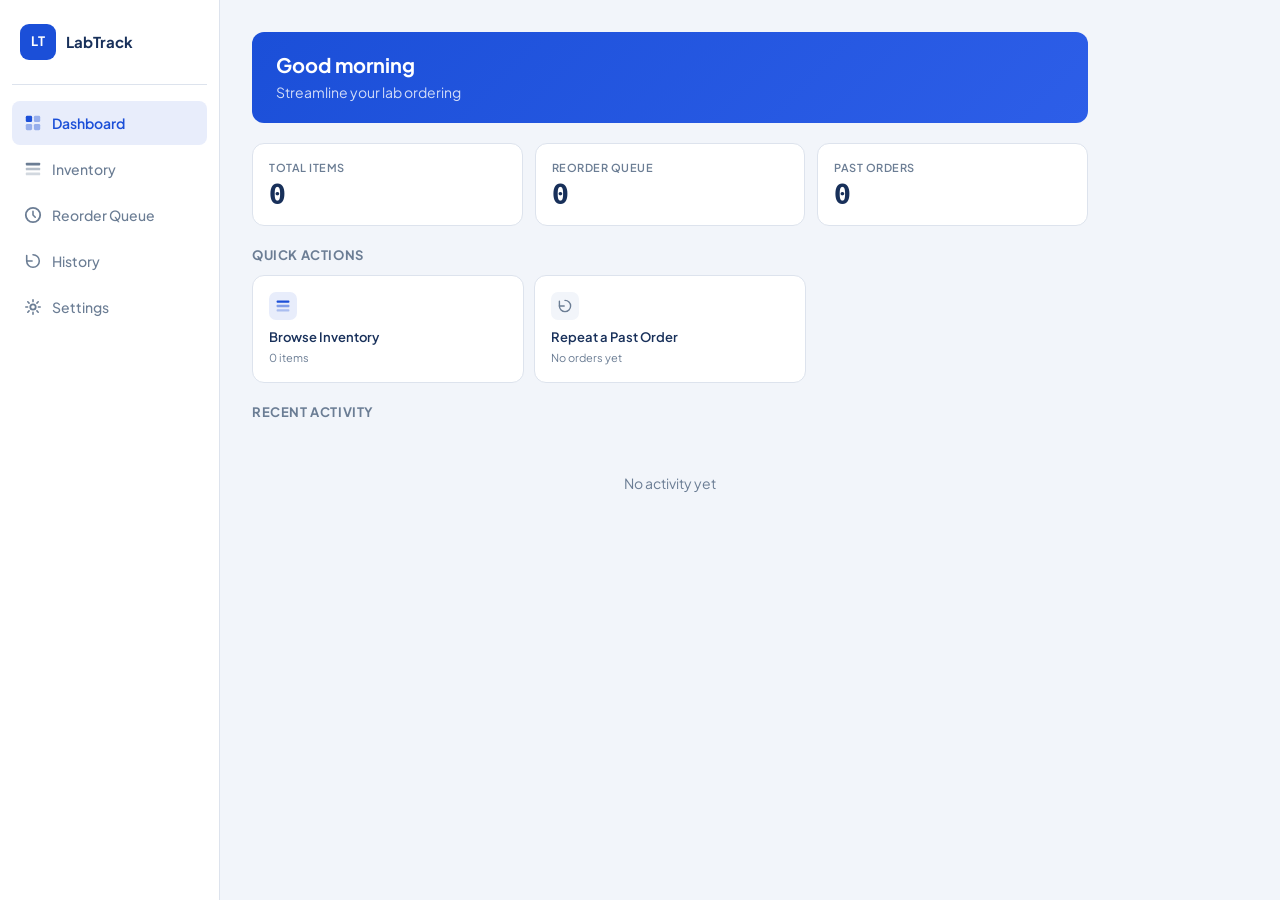
==== commit 1ce1919e: "Add apple-touch-icon and favicon" ====
--- a/index.html
+++ b/index.html
@@ -10,6 +10,8 @@
       href="https://fonts.googleapis.com/css2?family=Plus+Jakarta+Sans:wght@400;500;600;700&family=Fira+Mono:wght@400;500&display=swap"
       rel="stylesheet"
     />
+    <link rel="apple-touch-icon" href="apple-touch-icon.png">
+    <link rel="icon" type="image/png" href="favicon.png">
     <link rel="stylesheet" href="style.css" />
   </head>
   <body>
--- a/style.css
+++ b/style.css
@@ -1540,13 +1540,14 @@
 .reorder-queue-sub { font-size: 12px; color: var(--muted); margin-top: 2px; white-space: nowrap; overflow: hidden; text-overflow: ellipsis; }
 .reorder-queue-qty { font-size: 12px; font-family: var(--font-mono); color: var(--muted); margin-top: 4px; }
 .reorder-queue-remove {
-  width: 32px; height: 32px; border-radius: 50%;
-  border: 1px solid var(--border); background: var(--surface);
-  color: var(--muted); cursor: pointer;
+  width: 44px; height: 44px; border-radius: 50%;
+  border: 1.5px solid var(--red); background: transparent;
+  color: var(--red); cursor: pointer;
   display: flex; align-items: center; justify-content: center; flex-shrink: 0;
-  transition: background 0.12s, color 0.12s;
-}
-.reorder-queue-remove:hover { background: var(--red-light); color: var(--red); border-color: transparent; }
+  transition: background 0.12s;
+}
+.reorder-queue-remove:hover,
+.reorder-queue-remove:active { background: var(--red-light); }
 
 /* ── Order history ───────────────────────────────────────────────────────── */
 .history-list { display: flex; flex-direction: column; gap: 10px; }
